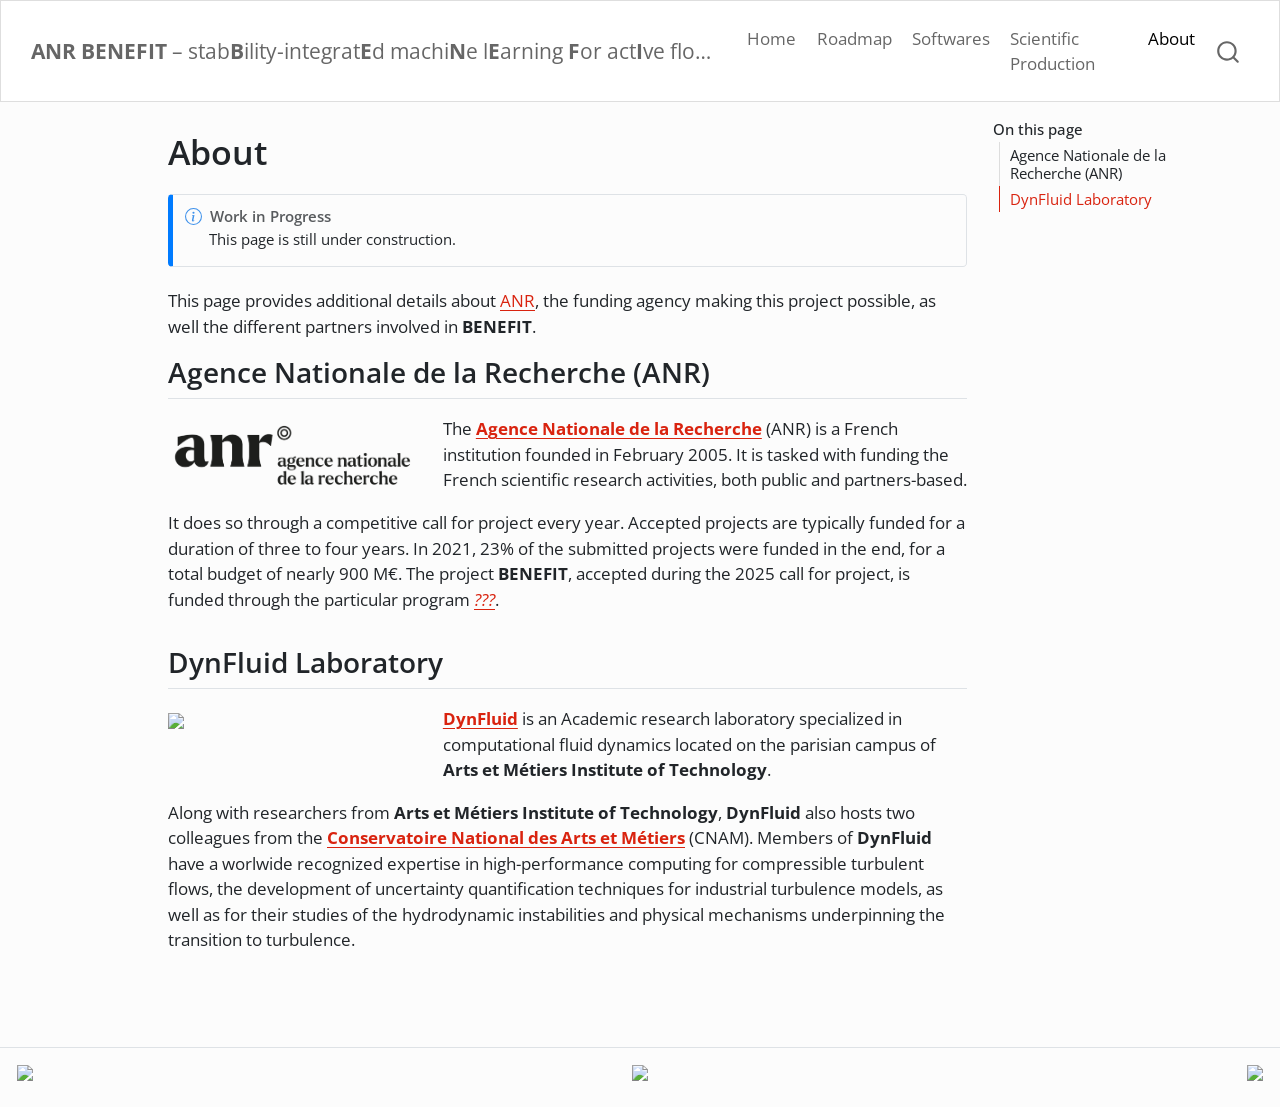
==== about.html @ c847ee0c "Built site for gh-pages" ====
<!DOCTYPE html>
<html xmlns="http://www.w3.org/1999/xhtml" lang="en" xml:lang="en"><head>

<meta charset="utf-8">
<meta name="generator" content="quarto-1.7.34">

<meta name="viewport" content="width=device-width, initial-scale=1.0, user-scalable=yes">


<title>About – ANR BENEFIT – stabBility-integratEd machiNe lEarning For actIve flow conTol</title>
<style>
code{white-space: pre-wrap;}
span.smallcaps{font-variant: small-caps;}
div.columns{display: flex; gap: min(4vw, 1.5em);}
div.column{flex: auto; overflow-x: auto;}
div.hanging-indent{margin-left: 1.5em; text-indent: -1.5em;}
ul.task-list{list-style: none;}
ul.task-list li input[type="checkbox"] {
  width: 0.8em;
  margin: 0 0.8em 0.2em -1em; /* quarto-specific, see https://github.com/quarto-dev/quarto-cli/issues/4556 */ 
  vertical-align: middle;
}
</style>


<script src="site_libs/quarto-nav/quarto-nav.js"></script>
<script src="site_libs/quarto-nav/headroom.min.js"></script>
<script src="site_libs/clipboard/clipboard.min.js"></script>
<script src="site_libs/quarto-search/autocomplete.umd.js"></script>
<script src="site_libs/quarto-search/fuse.min.js"></script>
<script src="site_libs/quarto-search/quarto-search.js"></script>
<meta name="quarto:offset" content="./">
<script src="site_libs/quarto-html/quarto.js" type="module"></script>
<script src="site_libs/quarto-html/tabsets/tabsets.js" type="module"></script>
<script src="site_libs/quarto-html/popper.min.js"></script>
<script src="site_libs/quarto-html/tippy.umd.min.js"></script>
<script src="site_libs/quarto-html/anchor.min.js"></script>
<link href="site_libs/quarto-html/tippy.css" rel="stylesheet">
<link href="site_libs/quarto-html/quarto-syntax-highlighting-c8ad9e5dbd60b7b70b38521ab19b7da4.css" rel="stylesheet" id="quarto-text-highlighting-styles">
<script src="site_libs/bootstrap/bootstrap.min.js"></script>
<link href="site_libs/bootstrap/bootstrap-icons.css" rel="stylesheet">
<link href="site_libs/bootstrap/bootstrap-44ccd8e52a492de3f03ab68b4086549b.min.css" rel="stylesheet" append-hash="true" id="quarto-bootstrap" data-mode="light">
<script id="quarto-search-options" type="application/json">{
  "location": "navbar",
  "copy-button": false,
  "collapse-after": 3,
  "panel-placement": "end",
  "type": "overlay",
  "limit": 50,
  "keyboard-shortcut": [
    "f",
    "/",
    "s"
  ],
  "show-item-context": false,
  "language": {
    "search-no-results-text": "No results",
    "search-matching-documents-text": "matching documents",
    "search-copy-link-title": "Copy link to search",
    "search-hide-matches-text": "Hide additional matches",
    "search-more-match-text": "more match in this document",
    "search-more-matches-text": "more matches in this document",
    "search-clear-button-title": "Clear",
    "search-text-placeholder": "",
    "search-detached-cancel-button-title": "Cancel",
    "search-submit-button-title": "Submit",
    "search-label": "Search"
  }
}</script>


<link rel="stylesheet" href="styles.css">
</head>

<body class="nav-fixed quarto-light">

<div id="quarto-search-results"></div>
  <header id="quarto-header" class="headroom fixed-top">
    <nav class="navbar navbar-expand-lg " data-bs-theme="dark">
      <div class="navbar-container container-fluid">
      <div class="navbar-brand-container mx-auto">
    <a class="navbar-brand" href="./index.html">
    <span class="navbar-title"><strong>ANR BENEFIT</strong> – stab<strong>B</strong>ility-integrat<strong>E</strong>d machi<strong>N</strong>e l<strong>E</strong>arning <strong>F</strong>or act<strong>I</strong>ve flow con<strong>T</strong>ol</span>
    </a>
  </div>
            <div id="quarto-search" class="" title="Search"></div>
          <button class="navbar-toggler" type="button" data-bs-toggle="collapse" data-bs-target="#navbarCollapse" aria-controls="navbarCollapse" role="menu" aria-expanded="false" aria-label="Toggle navigation" onclick="if (window.quartoToggleHeadroom) { window.quartoToggleHeadroom(); }">
  <span class="navbar-toggler-icon"></span>
</button>
          <div class="collapse navbar-collapse" id="navbarCollapse">
            <ul class="navbar-nav navbar-nav-scroll me-auto">
  <li class="nav-item">
    <a class="nav-link" href="./index.html"> 
<span class="menu-text">Home</span></a>
  </li>  
  <li class="nav-item">
    <a class="nav-link" href="./roadmap.html"> 
<span class="menu-text">Roadmap</span></a>
  </li>  
  <li class="nav-item">
    <a class="nav-link" href="./softwares.html"> 
<span class="menu-text">Softwares</span></a>
  </li>  
  <li class="nav-item">
    <a class="nav-link" href="./scientific_production.html"> 
<span class="menu-text">Scientific Production</span></a>
  </li>  
  <li class="nav-item">
    <a class="nav-link active" href="./about.html" aria-current="page"> 
<span class="menu-text">About</span></a>
  </li>  
</ul>
          </div> <!-- /navcollapse -->
            <div class="quarto-navbar-tools">
</div>
      </div> <!-- /container-fluid -->
    </nav>
</header>
<!-- content -->
<div id="quarto-content" class="quarto-container page-columns page-rows-contents page-layout-article page-navbar">
<!-- sidebar -->
<!-- margin-sidebar -->
    <div id="quarto-margin-sidebar" class="sidebar margin-sidebar">
        <nav id="TOC" role="doc-toc" class="toc-active">
    <h2 id="toc-title">On this page</h2>
   
  <ul>
  <li><a href="#agence-nationale-de-la-recherche-anr" id="toc-agence-nationale-de-la-recherche-anr" class="nav-link active" data-scroll-target="#agence-nationale-de-la-recherche-anr">Agence Nationale de la Recherche (ANR)</a></li>
  <li><a href="#dynfluid-laboratory" id="toc-dynfluid-laboratory" class="nav-link" data-scroll-target="#dynfluid-laboratory">DynFluid Laboratory</a></li>
  </ul>
</nav>
    </div>
<!-- main -->
<main class="content" id="quarto-document-content">

<header id="title-block-header" class="quarto-title-block default">
<div class="quarto-title">
<h1 class="title">About</h1>
</div>



<div class="quarto-title-meta">

    
  
    
  </div>
  


</header>


<div class="callout callout-style-simple callout-note callout-titled">
<div class="callout-header d-flex align-content-center">
<div class="callout-icon-container">
<i class="callout-icon"></i>
</div>
<div class="callout-title-container flex-fill">
Work in Progress
</div>
</div>
<div class="callout-body-container callout-body">
<p>This page is still under construction.</p>
</div>
</div>
<p>This page provides additional details about <a href="">ANR</a>, the funding agency making this project possible, as well the different partners involved in <strong>BENEFIT</strong>.</p>
<section id="agence-nationale-de-la-recherche-anr" class="level2">
<h2 class="anchored" data-anchor-id="agence-nationale-de-la-recherche-anr">Agence Nationale de la Recherche (ANR)</h2>
<div class="grid">
<div class="g-col-4">
<p><img src="imgs/anr_logo.png" class="img-fluid"></p>
</div>
<div class="g-col-8">
<p>The <a href="https://anr.fr/"><strong>Agence Nationale de la Recherche</strong></a> (ANR) is a French institution founded in February 2005. It is tasked with funding the French scientific research activities, both public and partners-based.</p>
</div>
</div>
<p>It does so through a competitive call for project every year. Accepted projects are typically funded for a duration of three to four years. In 2021, 23% of the submitted projects were funded in the end, for a total budget of nearly 900 M€. The project <strong>BENEFIT</strong>, accepted during the 2025 call for project, is funded through the particular program <a href=""><em>???</em></a>.</p>
</section>
<section id="dynfluid-laboratory" class="level2">
<h2 class="anchored" data-anchor-id="dynfluid-laboratory">DynFluid Laboratory</h2>
<div class="grid">
<div class="g-col-4">
<p><img src="https://www.ic-arts.eu/wp-content/uploads/2018/05/logo-DynFluid.png" class="img-fluid"></p>
</div>
<div class="g-col-8">
<p><a href="https://dynfluid.ensam.eu/"><strong>DynFluid</strong></a> is an Academic research laboratory specialized in computational fluid dynamics located on the parisian campus of <strong>Arts et Métiers Institute of Technology</strong>.</p>
</div>
</div>
<p>Along with researchers from <strong>Arts et Métiers Institute of Technology</strong>, <strong>DynFluid</strong> also hosts two colleagues from the <a href="https://www.cnam.fr/"><strong>Conservatoire National des Arts et Métiers</strong></a> (CNAM). Members of <strong>DynFluid</strong> have a worlwide recognized expertise in high-performance computing for compressible turbulent flows, the development of uncertainty quantification techniques for industrial turbulence models, as well as for their studies of the hydrodynamic instabilities and physical mechanisms underpinning the transition to turbulence.</p>


</section>

</main> <!-- /main -->
<script id="quarto-html-after-body" type="application/javascript">
  window.document.addEventListener("DOMContentLoaded", function (event) {
    const icon = "";
    const anchorJS = new window.AnchorJS();
    anchorJS.options = {
      placement: 'right',
      icon: icon
    };
    anchorJS.add('.anchored');
    const isCodeAnnotation = (el) => {
      for (const clz of el.classList) {
        if (clz.startsWith('code-annotation-')) {                     
          return true;
        }
      }
      return false;
    }
    const onCopySuccess = function(e) {
      // button target
      const button = e.trigger;
      // don't keep focus
      button.blur();
      // flash "checked"
      button.classList.add('code-copy-button-checked');
      var currentTitle = button.getAttribute("title");
      button.setAttribute("title", "Copied!");
      let tooltip;
      if (window.bootstrap) {
        button.setAttribute("data-bs-toggle", "tooltip");
        button.setAttribute("data-bs-placement", "left");
        button.setAttribute("data-bs-title", "Copied!");
        tooltip = new bootstrap.Tooltip(button, 
          { trigger: "manual", 
            customClass: "code-copy-button-tooltip",
            offset: [0, -8]});
        tooltip.show();    
      }
      setTimeout(function() {
        if (tooltip) {
          tooltip.hide();
          button.removeAttribute("data-bs-title");
          button.removeAttribute("data-bs-toggle");
          button.removeAttribute("data-bs-placement");
        }
        button.setAttribute("title", currentTitle);
        button.classList.remove('code-copy-button-checked');
      }, 1000);
      // clear code selection
      e.clearSelection();
    }
    const getTextToCopy = function(trigger) {
        const codeEl = trigger.previousElementSibling.cloneNode(true);
        for (const childEl of codeEl.children) {
          if (isCodeAnnotation(childEl)) {
            childEl.remove();
          }
        }
        return codeEl.innerText;
    }
    const clipboard = new window.ClipboardJS('.code-copy-button:not([data-in-quarto-modal])', {
      text: getTextToCopy
    });
    clipboard.on('success', onCopySuccess);
    if (window.document.getElementById('quarto-embedded-source-code-modal')) {
      const clipboardModal = new window.ClipboardJS('.code-copy-button[data-in-quarto-modal]', {
        text: getTextToCopy,
        container: window.document.getElementById('quarto-embedded-source-code-modal')
      });
      clipboardModal.on('success', onCopySuccess);
    }
      var localhostRegex = new RegExp(/^(?:http|https):\/\/localhost\:?[0-9]*\//);
      var mailtoRegex = new RegExp(/^mailto:/);
        var filterRegex = new RegExp("https:\/\/anr-benefit\.github\.io\/");
      var isInternal = (href) => {
          return filterRegex.test(href) || localhostRegex.test(href) || mailtoRegex.test(href);
      }
      // Inspect non-navigation links and adorn them if external
     var links = window.document.querySelectorAll('a[href]:not(.nav-link):not(.navbar-brand):not(.toc-action):not(.sidebar-link):not(.sidebar-item-toggle):not(.pagination-link):not(.no-external):not([aria-hidden]):not(.dropdown-item):not(.quarto-navigation-tool):not(.about-link)');
      for (var i=0; i<links.length; i++) {
        const link = links[i];
        if (!isInternal(link.href)) {
          // undo the damage that might have been done by quarto-nav.js in the case of
          // links that we want to consider external
          if (link.dataset.originalHref !== undefined) {
            link.href = link.dataset.originalHref;
          }
        }
      }
    function tippyHover(el, contentFn, onTriggerFn, onUntriggerFn) {
      const config = {
        allowHTML: true,
        maxWidth: 500,
        delay: 100,
        arrow: false,
        appendTo: function(el) {
            return el.parentElement;
        },
        interactive: true,
        interactiveBorder: 10,
        theme: 'quarto',
        placement: 'bottom-start',
      };
      if (contentFn) {
        config.content = contentFn;
      }
      if (onTriggerFn) {
        config.onTrigger = onTriggerFn;
      }
      if (onUntriggerFn) {
        config.onUntrigger = onUntriggerFn;
      }
      window.tippy(el, config); 
    }
    const noterefs = window.document.querySelectorAll('a[role="doc-noteref"]');
    for (var i=0; i<noterefs.length; i++) {
      const ref = noterefs[i];
      tippyHover(ref, function() {
        // use id or data attribute instead here
        let href = ref.getAttribute('data-footnote-href') || ref.getAttribute('href');
        try { href = new URL(href).hash; } catch {}
        const id = href.replace(/^#\/?/, "");
        const note = window.document.getElementById(id);
        if (note) {
          return note.innerHTML;
        } else {
          return "";
        }
      });
    }
    const xrefs = window.document.querySelectorAll('a.quarto-xref');
    const processXRef = (id, note) => {
      // Strip column container classes
      const stripColumnClz = (el) => {
        el.classList.remove("page-full", "page-columns");
        if (el.children) {
          for (const child of el.children) {
            stripColumnClz(child);
          }
        }
      }
      stripColumnClz(note)
      if (id === null || id.startsWith('sec-')) {
        // Special case sections, only their first couple elements
        const container = document.createElement("div");
        if (note.children && note.children.length > 2) {
          container.appendChild(note.children[0].cloneNode(true));
          for (let i = 1; i < note.children.length; i++) {
            const child = note.children[i];
            if (child.tagName === "P" && child.innerText === "") {
              continue;
            } else {
              container.appendChild(child.cloneNode(true));
              break;
            }
          }
          if (window.Quarto?.typesetMath) {
            window.Quarto.typesetMath(container);
          }
          return container.innerHTML
        } else {
          if (window.Quarto?.typesetMath) {
            window.Quarto.typesetMath(note);
          }
          return note.innerHTML;
        }
      } else {
        // Remove any anchor links if they are present
        const anchorLink = note.querySelector('a.anchorjs-link');
        if (anchorLink) {
          anchorLink.remove();
        }
        if (window.Quarto?.typesetMath) {
          window.Quarto.typesetMath(note);
        }
        if (note.classList.contains("callout")) {
          return note.outerHTML;
        } else {
          return note.innerHTML;
        }
      }
    }
    for (var i=0; i<xrefs.length; i++) {
      const xref = xrefs[i];
      tippyHover(xref, undefined, function(instance) {
        instance.disable();
        let url = xref.getAttribute('href');
        let hash = undefined; 
        if (url.startsWith('#')) {
          hash = url;
        } else {
          try { hash = new URL(url).hash; } catch {}
        }
        if (hash) {
          const id = hash.replace(/^#\/?/, "");
          const note = window.document.getElementById(id);
          if (note !== null) {
            try {
              const html = processXRef(id, note.cloneNode(true));
              instance.setContent(html);
            } finally {
              instance.enable();
              instance.show();
            }
          } else {
            // See if we can fetch this
            fetch(url.split('#')[0])
            .then(res => res.text())
            .then(html => {
              const parser = new DOMParser();
              const htmlDoc = parser.parseFromString(html, "text/html");
              const note = htmlDoc.getElementById(id);
              if (note !== null) {
                const html = processXRef(id, note);
                instance.setContent(html);
              } 
            }).finally(() => {
              instance.enable();
              instance.show();
            });
          }
        } else {
          // See if we can fetch a full url (with no hash to target)
          // This is a special case and we should probably do some content thinning / targeting
          fetch(url)
          .then(res => res.text())
          .then(html => {
            const parser = new DOMParser();
            const htmlDoc = parser.parseFromString(html, "text/html");
            const note = htmlDoc.querySelector('main.content');
            if (note !== null) {
              // This should only happen for chapter cross references
              // (since there is no id in the URL)
              // remove the first header
              if (note.children.length > 0 && note.children[0].tagName === "HEADER") {
                note.children[0].remove();
              }
              const html = processXRef(null, note);
              instance.setContent(html);
            } 
          }).finally(() => {
            instance.enable();
            instance.show();
          });
        }
      }, function(instance) {
      });
    }
        let selectedAnnoteEl;
        const selectorForAnnotation = ( cell, annotation) => {
          let cellAttr = 'data-code-cell="' + cell + '"';
          let lineAttr = 'data-code-annotation="' +  annotation + '"';
          const selector = 'span[' + cellAttr + '][' + lineAttr + ']';
          return selector;
        }
        const selectCodeLines = (annoteEl) => {
          const doc = window.document;
          const targetCell = annoteEl.getAttribute("data-target-cell");
          const targetAnnotation = annoteEl.getAttribute("data-target-annotation");
          const annoteSpan = window.document.querySelector(selectorForAnnotation(targetCell, targetAnnotation));
          const lines = annoteSpan.getAttribute("data-code-lines").split(",");
          const lineIds = lines.map((line) => {
            return targetCell + "-" + line;
          })
          let top = null;
          let height = null;
          let parent = null;
          if (lineIds.length > 0) {
              //compute the position of the single el (top and bottom and make a div)
              const el = window.document.getElementById(lineIds[0]);
              top = el.offsetTop;
              height = el.offsetHeight;
              parent = el.parentElement.parentElement;
            if (lineIds.length > 1) {
              const lastEl = window.document.getElementById(lineIds[lineIds.length - 1]);
              const bottom = lastEl.offsetTop + lastEl.offsetHeight;
              height = bottom - top;
            }
            if (top !== null && height !== null && parent !== null) {
              // cook up a div (if necessary) and position it 
              let div = window.document.getElementById("code-annotation-line-highlight");
              if (div === null) {
                div = window.document.createElement("div");
                div.setAttribute("id", "code-annotation-line-highlight");
                div.style.position = 'absolute';
                parent.appendChild(div);
              }
              div.style.top = top - 2 + "px";
              div.style.height = height + 4 + "px";
              div.style.left = 0;
              let gutterDiv = window.document.getElementById("code-annotation-line-highlight-gutter");
              if (gutterDiv === null) {
                gutterDiv = window.document.createElement("div");
                gutterDiv.setAttribute("id", "code-annotation-line-highlight-gutter");
                gutterDiv.style.position = 'absolute';
                const codeCell = window.document.getElementById(targetCell);
                const gutter = codeCell.querySelector('.code-annotation-gutter');
                gutter.appendChild(gutterDiv);
              }
              gutterDiv.style.top = top - 2 + "px";
              gutterDiv.style.height = height + 4 + "px";
            }
            selectedAnnoteEl = annoteEl;
          }
        };
        const unselectCodeLines = () => {
          const elementsIds = ["code-annotation-line-highlight", "code-annotation-line-highlight-gutter"];
          elementsIds.forEach((elId) => {
            const div = window.document.getElementById(elId);
            if (div) {
              div.remove();
            }
          });
          selectedAnnoteEl = undefined;
        };
          // Handle positioning of the toggle
      window.addEventListener(
        "resize",
        throttle(() => {
          elRect = undefined;
          if (selectedAnnoteEl) {
            selectCodeLines(selectedAnnoteEl);
          }
        }, 10)
      );
      function throttle(fn, ms) {
      let throttle = false;
      let timer;
        return (...args) => {
          if(!throttle) { // first call gets through
              fn.apply(this, args);
              throttle = true;
          } else { // all the others get throttled
              if(timer) clearTimeout(timer); // cancel #2
              timer = setTimeout(() => {
                fn.apply(this, args);
                timer = throttle = false;
              }, ms);
          }
        };
      }
        // Attach click handler to the DT
        const annoteDls = window.document.querySelectorAll('dt[data-target-cell]');
        for (const annoteDlNode of annoteDls) {
          annoteDlNode.addEventListener('click', (event) => {
            const clickedEl = event.target;
            if (clickedEl !== selectedAnnoteEl) {
              unselectCodeLines();
              const activeEl = window.document.querySelector('dt[data-target-cell].code-annotation-active');
              if (activeEl) {
                activeEl.classList.remove('code-annotation-active');
              }
              selectCodeLines(clickedEl);
              clickedEl.classList.add('code-annotation-active');
            } else {
              // Unselect the line
              unselectCodeLines();
              clickedEl.classList.remove('code-annotation-active');
            }
          });
        }
    const findCites = (el) => {
      const parentEl = el.parentElement;
      if (parentEl) {
        const cites = parentEl.dataset.cites;
        if (cites) {
          return {
            el,
            cites: cites.split(' ')
          };
        } else {
          return findCites(el.parentElement)
        }
      } else {
        return undefined;
      }
    };
    var bibliorefs = window.document.querySelectorAll('a[role="doc-biblioref"]');
    for (var i=0; i<bibliorefs.length; i++) {
      const ref = bibliorefs[i];
      const citeInfo = findCites(ref);
      if (citeInfo) {
        tippyHover(citeInfo.el, function() {
          var popup = window.document.createElement('div');
          citeInfo.cites.forEach(function(cite) {
            var citeDiv = window.document.createElement('div');
            citeDiv.classList.add('hanging-indent');
            citeDiv.classList.add('csl-entry');
            var biblioDiv = window.document.getElementById('ref-' + cite);
            if (biblioDiv) {
              citeDiv.innerHTML = biblioDiv.innerHTML;
            }
            popup.appendChild(citeDiv);
          });
          return popup.innerHTML;
        });
      }
    }
  });
  </script>
</div> <!-- /content -->
<footer class="footer">
  <div class="nav-footer">
    <div class="nav-footer-left">
      <ul class="footer-items list-unstyled">
    <li class="nav-item">
 <img src="https://iris.anr.fr/img/ANR-LOGO-NOIR.png" width="256px" img="">
  </li>  
</ul>
    </div>   
    <div class="nav-footer-center">
      <ul class="footer-items list-unstyled">
    <li class="nav-item">
 <img src="https://assets.ensam.eu/logo/en/logo-trans-322x84.png" width="192px" img="">
  </li>  
</ul>
    </div>
    <div class="nav-footer-right">
      <ul class="footer-items list-unstyled">
    <li class="nav-item">
 <img src="https://www.ic-arts.eu/wp-content/uploads/2018/05/logo-DynFluid.png" width="192px" img="">
  </li>  
</ul>
    </div>
  </div>
</footer>




</body></html>
---- site_libs/quarto-html/tippy.css ----
.tippy-box[data-animation=fade][data-state=hidden]{opacity:0}[data-tippy-root]{max-width:calc(100vw - 10px)}.tippy-box{position:relative;background-color:#333;color:#fff;border-radius:4px;font-size:14px;line-height:1.4;white-space:normal;outline:0;transition-property:transform,visibility,opacity}.tippy-box[data-placement^=top]>.tippy-arrow{bottom:0}.tippy-box[data-placement^=top]>.tippy-arrow:before{bottom:-7px;left:0;border-width:8px 8px 0;border-top-color:initial;transform-origin:center top}.tippy-box[data-placement^=bottom]>.tippy-arrow{top:0}.tippy-box[data-placement^=bottom]>.tippy-arrow:before{top:-7px;left:0;border-width:0 8px 8px;border-bottom-color:initial;transform-origin:center bottom}.tippy-box[data-placement^=left]>.tippy-arrow{right:0}.tippy-box[data-placement^=left]>.tippy-arrow:before{border-width:8px 0 8px 8px;border-left-color:initial;right:-7px;transform-origin:center left}.tippy-box[data-placement^=right]>.tippy-arrow{left:0}.tippy-box[data-placement^=right]>.tippy-arrow:before{left:-7px;border-width:8px 8px 8px 0;border-right-color:initial;transform-origin:center right}.tippy-box[data-inertia][data-state=visible]{transition-timing-function:cubic-bezier(.54,1.5,.38,1.11)}.tippy-arrow{width:16px;height:16px;color:#333}.tippy-arrow:before{content:"";position:absolute;border-color:transparent;border-style:solid}.tippy-content{position:relative;padding:5px 9px;z-index:1}
---- site_libs/quarto-html/quarto-syntax-highlighting-c8ad9e5dbd60b7b70b38521ab19b7da4.css ----
/* quarto syntax highlight colors */
:root {
  --quarto-hl-ot-color: #003B4F;
  --quarto-hl-at-color: #657422;
  --quarto-hl-ss-color: #20794D;
  --quarto-hl-an-color: #5E5E5E;
  --quarto-hl-fu-color: #4758AB;
  --quarto-hl-st-color: #20794D;
  --quarto-hl-cf-color: #003B4F;
  --quarto-hl-op-color: #5E5E5E;
  --quarto-hl-er-color: #AD0000;
  --quarto-hl-bn-color: #AD0000;
  --quarto-hl-al-color: #AD0000;
  --quarto-hl-va-color: #111111;
  --quarto-hl-bu-color: inherit;
  --quarto-hl-ex-color: inherit;
  --quarto-hl-pp-color: #AD0000;
  --quarto-hl-in-color: #5E5E5E;
  --quarto-hl-vs-color: #20794D;
  --quarto-hl-wa-color: #5E5E5E;
  --quarto-hl-do-color: #5E5E5E;
  --quarto-hl-im-color: #00769E;
  --quarto-hl-ch-color: #20794D;
  --quarto-hl-dt-color: #AD0000;
  --quarto-hl-fl-color: #AD0000;
  --quarto-hl-co-color: #5E5E5E;
  --quarto-hl-cv-color: #5E5E5E;
  --quarto-hl-cn-color: #8f5902;
  --quarto-hl-sc-color: #5E5E5E;
  --quarto-hl-dv-color: #AD0000;
  --quarto-hl-kw-color: #003B4F;
}

/* other quarto variables */
:root {
  --quarto-font-monospace: SFMono-Regular, Menlo, Monaco, Consolas, "Liberation Mono", "Courier New", monospace;
}

/* syntax highlight based on Pandoc's rules */
pre > code.sourceCode > span {
  color: #003B4F;
}

code.sourceCode > span {
  color: #003B4F;
}

div.sourceCode,
div.sourceCode pre.sourceCode {
  color: #003B4F;
}

/* Normal */
code span {
  color: #003B4F;
}

/* Alert */
code span.al {
  color: #AD0000;
  font-style: inherit;
}

/* Annotation */
code span.an {
  color: #5E5E5E;
  font-style: inherit;
}

/* Attribute */
code span.at {
  color: #657422;
  font-style: inherit;
}

/* BaseN */
code span.bn {
  color: #AD0000;
  font-style: inherit;
}

/* BuiltIn */
code span.bu {
  font-style: inherit;
}

/* ControlFlow */
code span.cf {
  color: #003B4F;
  font-weight: bold;
  font-style: inherit;
}

/* Char */
code span.ch {
  color: #20794D;
  font-style: inherit;
}

/* Constant */
code span.cn {
  color: #8f5902;
  font-style: inherit;
}

/* Comment */
code span.co {
  color: #5E5E5E;
  font-style: inherit;
}

/* CommentVar */
code span.cv {
  color: #5E5E5E;
  font-style: italic;
}

/* Documentation */
code span.do {
  color: #5E5E5E;
  font-style: italic;
}

/* DataType */
code span.dt {
  color: #AD0000;
  font-style: inherit;
}

/* DecVal */
code span.dv {
  color: #AD0000;
  font-style: inherit;
}

/* Error */
code span.er {
  color: #AD0000;
  font-style: inherit;
}

/* Extension */
code span.ex {
  font-style: inherit;
}

/* Float */
code span.fl {
  color: #AD0000;
  font-style: inherit;
}

/* Function */
code span.fu {
  color: #4758AB;
  font-style: inherit;
}

/* Import */
code span.im {
  color: #00769E;
  font-style: inherit;
}

/* Information */
code span.in {
  color: #5E5E5E;
  font-style: inherit;
}

/* Keyword */
code span.kw {
  color: #003B4F;
  font-weight: bold;
  font-style: inherit;
}

/* Operator */
code span.op {
  color: #5E5E5E;
  font-style: inherit;
}

/* Other */
code span.ot {
  color: #003B4F;
  font-style: inherit;
}

/* Preprocessor */
code span.pp {
  color: #AD0000;
  font-style: inherit;
}

/* SpecialChar */
code span.sc {
  color: #5E5E5E;
  font-style: inherit;
}

/* SpecialString */
code span.ss {
  color: #20794D;
  font-style: inherit;
}

/* String */
code span.st {
  color: #20794D;
  font-style: inherit;
}

/* Variable */
code span.va {
  color: #111111;
  font-style: inherit;
}

/* VerbatimString */
code span.vs {
  color: #20794D;
  font-style: inherit;
}

/* Warning */
code span.wa {
  color: #5E5E5E;
  font-style: italic;
}

.prevent-inlining {
  content: "</";
}

/*# sourceMappingURL=405ffa06017179012420079c49e771b5.css.map */
---- styles.css ----
/* css styles */
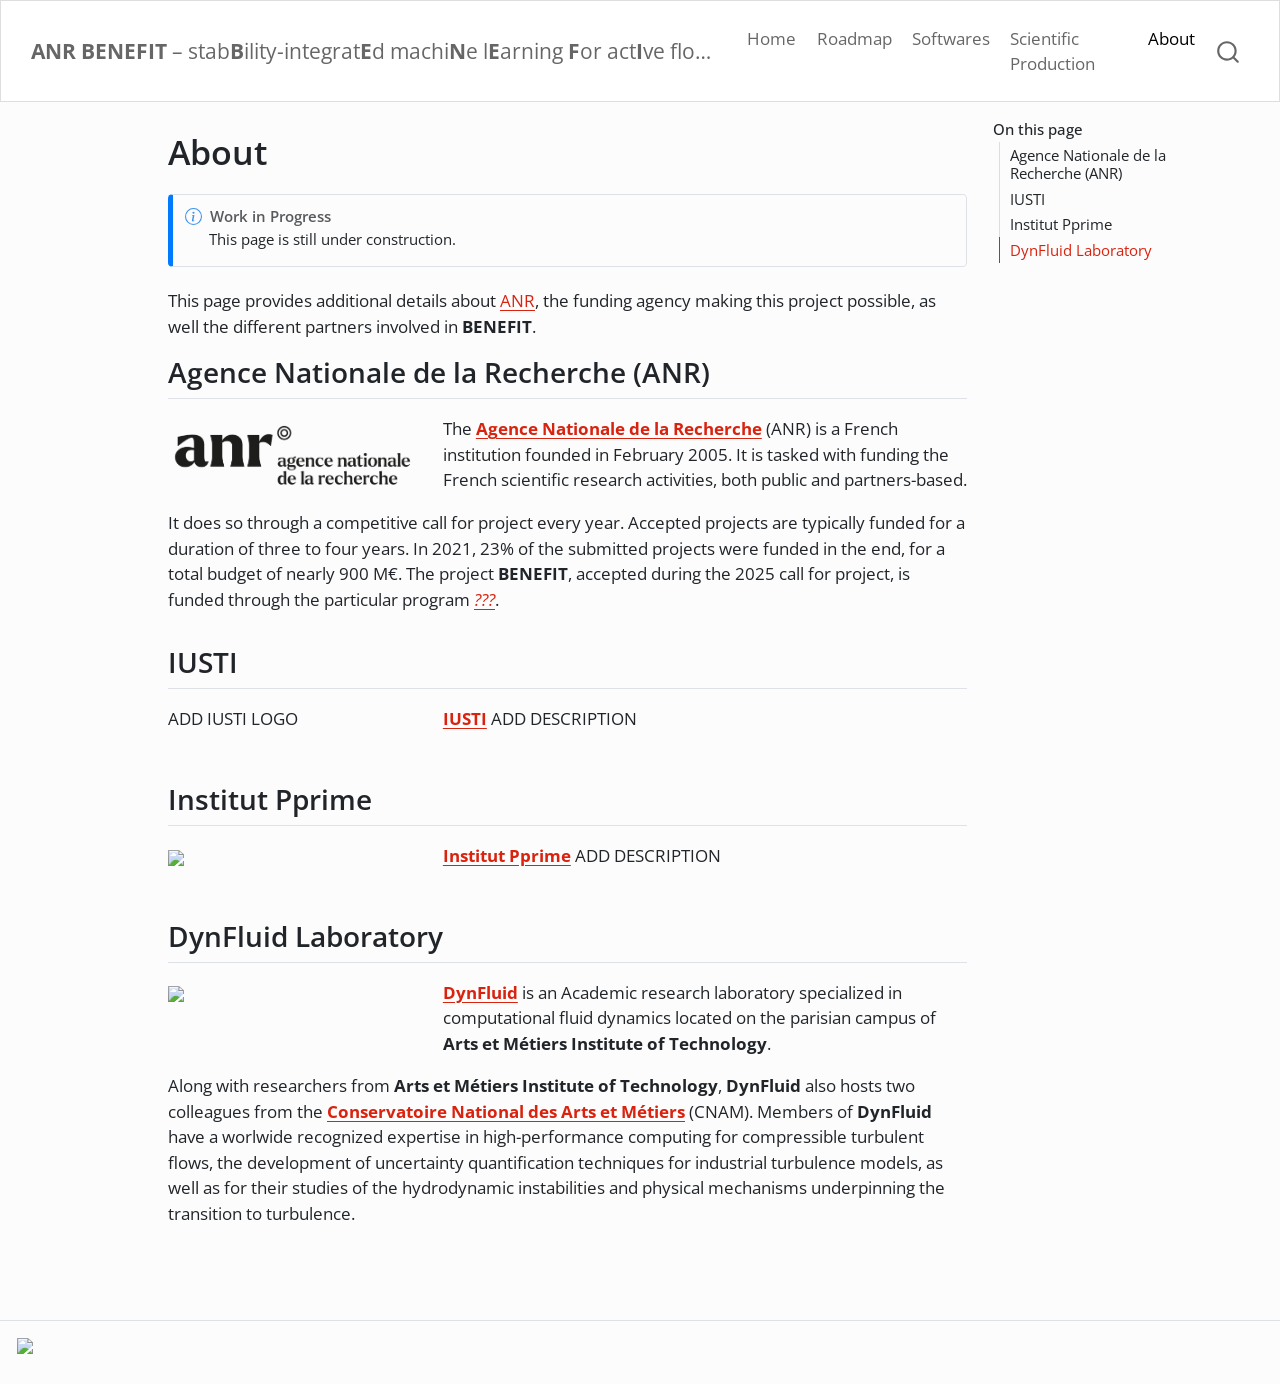
==== commit 257ea912: "Built site for gh-pages" ====
--- a/about.html
+++ b/about.html
@@ -126,6 +126,8 @@
    
   <ul>
   <li><a href="#agence-nationale-de-la-recherche-anr" id="toc-agence-nationale-de-la-recherche-anr" class="nav-link active" data-scroll-target="#agence-nationale-de-la-recherche-anr">Agence Nationale de la Recherche (ANR)</a></li>
+  <li><a href="#iusti" id="toc-iusti" class="nav-link" data-scroll-target="#iusti">IUSTI</a></li>
+  <li><a href="#institut-pprime" id="toc-institut-pprime" class="nav-link" data-scroll-target="#institut-pprime">Institut Pprime</a></li>
   <li><a href="#dynfluid-laboratory" id="toc-dynfluid-laboratory" class="nav-link" data-scroll-target="#dynfluid-laboratory">DynFluid Laboratory</a></li>
   </ul>
 </nav>
@@ -177,6 +179,28 @@
 </div>
 </div>
 <p>It does so through a competitive call for project every year. Accepted projects are typically funded for a duration of three to four years. In 2021, 23% of the submitted projects were funded in the end, for a total budget of nearly 900 M€. The project <strong>BENEFIT</strong>, accepted during the 2025 call for project, is funded through the particular program <a href=""><em>???</em></a>.</p>
+</section>
+<section id="iusti" class="level2">
+<h2 class="anchored" data-anchor-id="iusti">IUSTI</h2>
+<div class="grid">
+<div class="g-col-4">
+<p>ADD IUSTI LOGO</p>
+</div>
+<div class="g-col-8">
+<p><a href="https://iusti.cnrs.fr/"><strong>IUSTI</strong></a> ADD DESCRIPTION</p>
+</div>
+</div>
+</section>
+<section id="institut-pprime" class="level2">
+<h2 class="anchored" data-anchor-id="institut-pprime">Institut Pprime</h2>
+<div class="grid">
+<div class="g-col-4">
+<p><img src="https://upload.wikimedia.org/wikipedia/fr/8/8d/Institut_P%27_logo.png" class="img-fluid"></p>
+</div>
+<div class="g-col-8">
+<p><a href="https://pprime.fr/en/home-pprime/"><strong>Institut Pprime</strong></a> ADD DESCRIPTION</p>
+</div>
+</div>
 </section>
 <section id="dynfluid-laboratory" class="level2">
 <h2 class="anchored" data-anchor-id="dynfluid-laboratory">DynFluid Laboratory</h2>
@@ -604,18 +628,10 @@
 </ul>
     </div>   
     <div class="nav-footer-center">
-      <ul class="footer-items list-unstyled">
-    <li class="nav-item">
- <img src="https://assets.ensam.eu/logo/en/logo-trans-322x84.png" width="192px" img="">
-  </li>  
-</ul>
+      &nbsp;
     </div>
     <div class="nav-footer-right">
-      <ul class="footer-items list-unstyled">
-    <li class="nav-item">
- <img src="https://www.ic-arts.eu/wp-content/uploads/2018/05/logo-DynFluid.png" width="192px" img="">
-  </li>  
-</ul>
+      &nbsp;
     </div>
   </div>
 </footer>
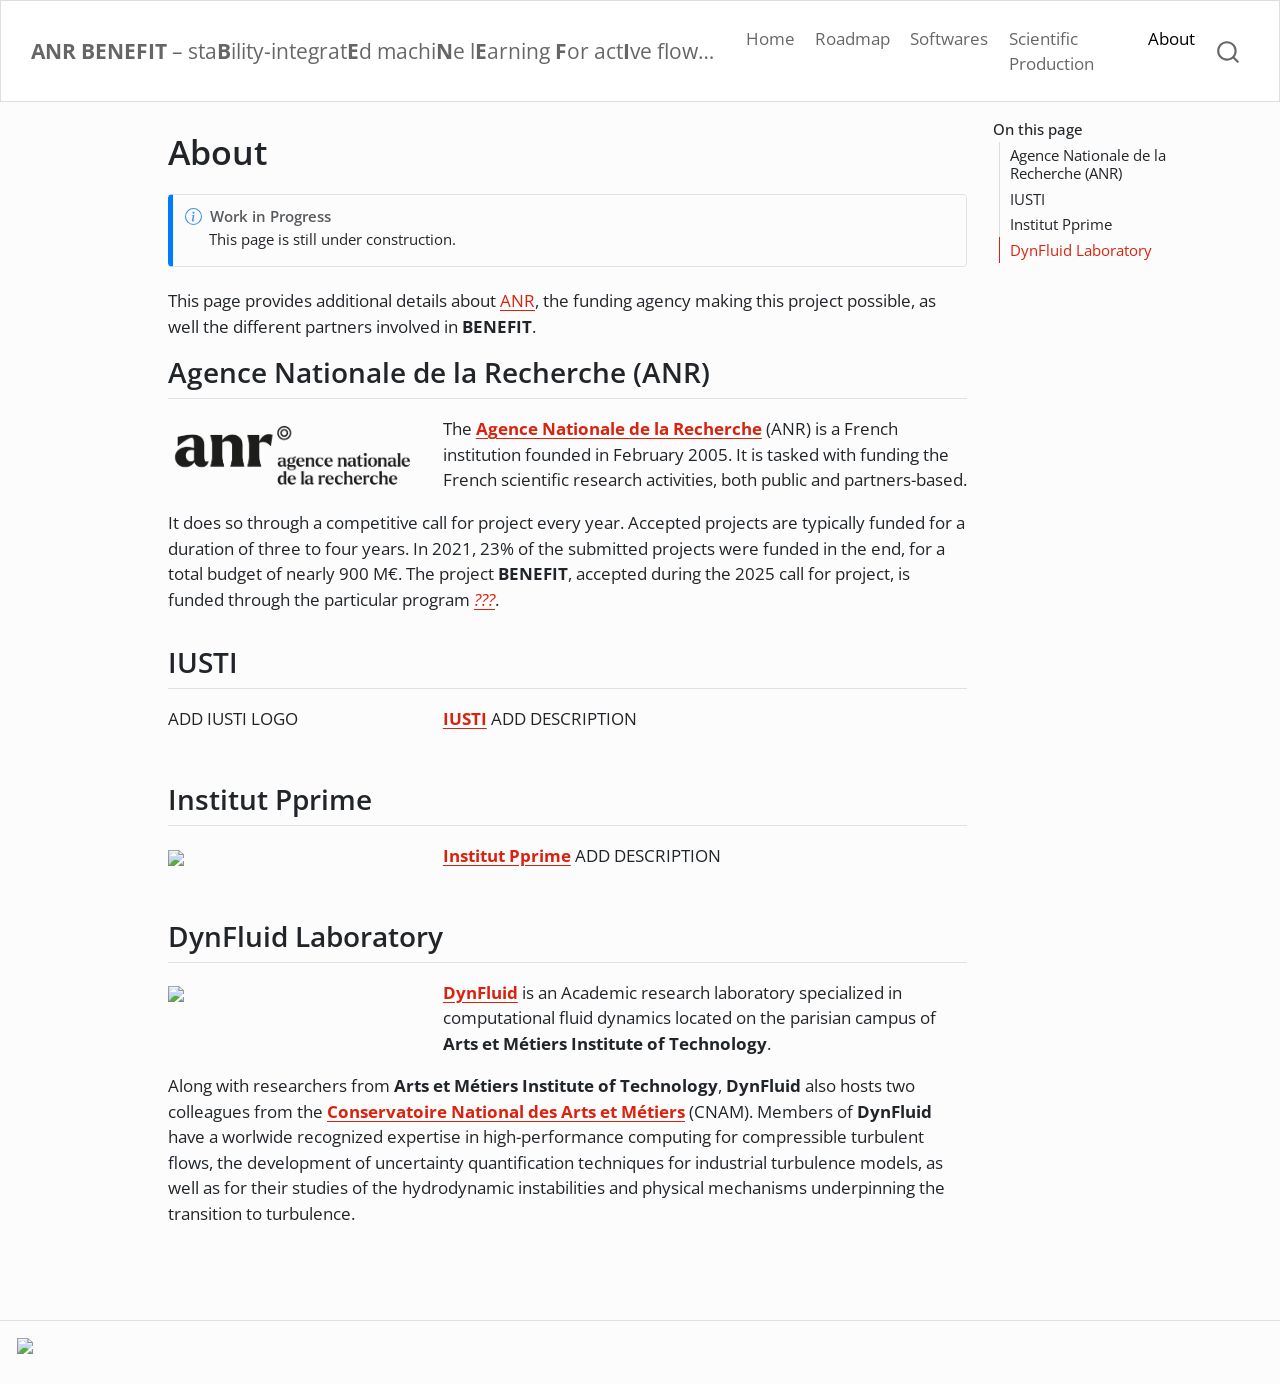
==== commit 49c58125: "Built site for gh-pages" ====
--- a/about.html
+++ b/about.html
@@ -7,7 +7,7 @@
 <meta name="viewport" content="width=device-width, initial-scale=1.0, user-scalable=yes">
 
 
-<title>About – ANR BENEFIT – stabBility-integratEd machiNe lEarning For actIve flow conTol</title>
+<title>About – ANR BENEFIT – staBility-integratEd machiNe lEarning For actIve flow conTrol</title>
 <style>
 code{white-space: pre-wrap;}
 span.smallcaps{font-variant: small-caps;}
@@ -80,7 +80,7 @@
       <div class="navbar-container container-fluid">
       <div class="navbar-brand-container mx-auto">
     <a class="navbar-brand" href="./index.html">
-    <span class="navbar-title"><strong>ANR BENEFIT</strong> – stab<strong>B</strong>ility-integrat<strong>E</strong>d machi<strong>N</strong>e l<strong>E</strong>arning <strong>F</strong>or act<strong>I</strong>ve flow con<strong>T</strong>ol</span>
+    <span class="navbar-title"><strong>ANR BENEFIT</strong> – sta<strong>B</strong>ility-integrat<strong>E</strong>d machi<strong>N</strong>e l<strong>E</strong>arning <strong>F</strong>or act<strong>I</strong>ve flow con<strong>T</strong>rol</span>
     </a>
   </div>
             <div id="quarto-search" class="" title="Search"></div>
